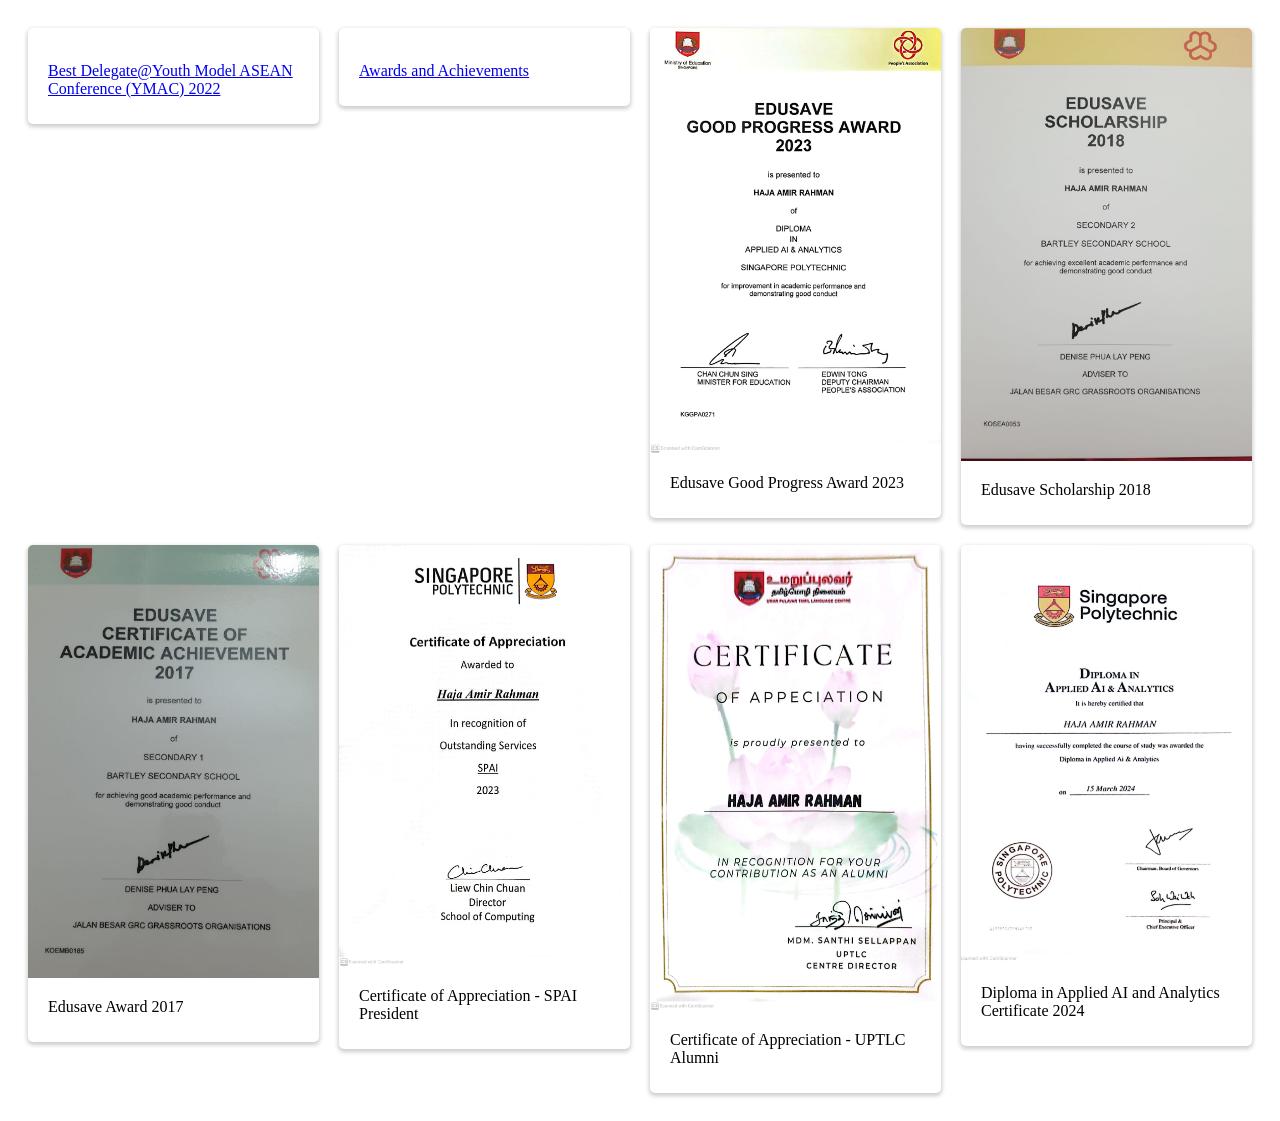
==== assets/gallery.html @ 7c9fe893 "added diploma cert to site" ====
<!DOCTYPE html>
<html lang="en">

<head>
    <meta charset="UTF-8">


    <link rel="apple-touch-icon" type="image/png" href="https://cpwebassets.codepen.io/assets/favicon/apple-touch-icon-5ae1a0698dcc2402e9712f7d01ed509a57814f994c660df9f7a952f3060705ee.png" />

    <meta name="apple-mobile-web-app-title" content="CodePen">

    <link rel="shortcut icon" type="image/x-icon" href="https://cpwebassets.codepen.io/assets/favicon/favicon-aec34940fbc1a6e787974dcd360f2c6b63348d4b1f4e06c77743096d55480f33.ico" />

    <link rel="mask-icon" type="image/x-icon" href="https://cpwebassets.codepen.io/assets/favicon/logo-pin-b4b4269c16397ad2f0f7a01bcdf513a1994f4c94b8af2f191c09eb0d601762b1.svg" color="#111" />




    <title>CodePen - Flexbox Fun 1</title>
    <link rel="canonical" href="https://codepen.io/alexjhill/pen/wJBYYY" />

    <link rel="stylesheet" href="https://cdnjs.cloudflare.com/ajax/libs/normalize/5.0.0/normalize.min.css">



    <style>
        @font-face {
            font-family: Andale Mono;
            src: url('../fonts/andale_mono.ttf');
        }
        
        h1 {
            font-family: Andale Mono, Helvetica, Arial;
        }
        
        #header {
            position: relative;
            float: left;
            width: 100%;
            height: 500px;
            background: #23ba92;
        }
        
        #heading {
            position: absolute;
            bottom: 0;
            font-size: 25px;
            line-height: 100%;
            padding-left: 20px;
            margin: 22.5px 0;
            font-weight: 200;
            color: #fff;
        }
        
        #fixed-header {
            position: relative;
            float: left;
            background: #23ba92;
            width: 100%;
            height: 70px;
            margin-top: -70px;
        }
        
        #fixed-header.scrolled {
            position: fixed;
            margin-top: 0;
            box-shadow: 0 2px 4px 1px rgba(0, 0, 0, 0.2);
        }
        
        #wrapper {
            display: flex;
            flex-wrap: wrap;
            align-items: flex-start;
            box-sizing: border-box;
            width: 100%;
            background: #fdfdfd00;
            padding: 10px;
        }
        
        .card {
            background: #fff;
            box-shadow: 0 2px 4px 1px rgba(0, 0, 0, 0.2);
            border-radius: 5px;
            width: 250px;
            flex-grow: 4;
            margin: 10px;
        }
        
        .card img {
            width: 100%;
            border-radius: 5px 5px 0 0;
        }
        
        .card p {
            padding: 0 20px 10px 20px;
        }
        
        body {
            background-color: #ffffff00;
        }
    </style>

    <script>
        window.console = window.console || function(t) {};
    </script>



</head>

<body translate="no">


    <div id="wrapper">
        <div class="card">
            <img src="https://www.sp.edu.sg/images/default-source/ymac/aboutsre/ymac_colour2_resized.png?size=600" alt="">
            <p> 
                <a href="https://drive.google.com/file/d/1EONZBngjc-X5yi7AFAYRDMHoiFhC-uG3/view" target="_blank">Best Delegate@Youth Model ASEAN Conference (YMAC) 2022</a>
            </p>
           
        </div>
        <div class="card">
            <img src="https://imgs.search.brave.com/5dYx1Xh2Rtl8HTHwczLswkwibCQjNhjP-VmAR1QuHDM/rs:fit:687:225:1/g:ce/aHR0cHM6Ly90c2Uz/Lm1tLmJpbmcubmV0/L3RoP2lkPU9JUC5q/WFFhSlExamY2M0tt/SFZVY2pYdDFBSGFG/SCZwaWQ9QXBp" alt="">
            <p>
                <a href="https://drive.google.com/drive/folders/1aVmwMbrD71sDLjDquS9QPGD6tE4Ib8VG?usp=sharing" target="_blank">Awards and Achievements</a>
            </p>
        </div>
        <div class="card">
            <img src="img/Edusave Good Progress Award 2023.jpg" alt="">
            <p>Edusave Good Progress Award 2023</p>
        </div>
        <div class="card">
            <img src="img/Edusave scholarship.jpeg" alt="">
            <p>Edusave Scholarship 2018</p>
        </div>
        <div class="card">
            <img src="img/Edusave Award.jpeg" alt="">
            <p>Edusave Award 2017</p>
        </div>
        <div class="card">
            <img src="img/Certificate of Appreciation - SPAI President.jpg" alt="">
            <p>Certificate of Appreciation - SPAI President</p>
        </div>
        <div class="card">
            <img src="img/Certificate of Appreciation - UPTLC Alumni.jpg" alt="">
            <p>Certificate of Appreciation - UPTLC Alumni</p>
        </div>
        <div class="card">
            <img src="img/diplomacert.jpg" alt="">
            <p>Diploma in Applied AI and Analytics Certificate 2024</p>
        </div>
        <!-- <div class="card">
            <img src="img/adss_silver.JPG" alt="">
            <p>STEM inc Young Engineer (Silver)</p>
        </div>
        <div class="card">
            <img src="img/adss_stem.JPG" alt="">
            <p>Youth Innovation Challenge: Certificate of Participation</p>
        </div>

        <div class="card">
            <img src="img/ite_7habits.JPG" alt="">
            <p>ITE 7 Habits of Effective Youths: Certificate of Completion</p>
        </div>
        <div class="card">
            <img src="img/ite_achievement.JPG" alt="">
            <p>Edusave Certificate of Academic 2019</p>
        </div>
        <div class="card">
            <img src="img/itecertnational.jpg" alt="">
            <p>LBKM Academic Excellence Award 2020: Outstanding Performance during first year</p>
        </div>
        <div class="card">
            <img src="img/unascert.JPG" alt="">
            <p>UNAS 2017: Certificate of Participation</p>
        </div>
        <div class="card">
            <img src="img/ite-dlist.jpeg" alt="">
            <p>Director's List for Academic Year 2019</p>
        </div> -->



    </div>

    <script src="https://cpwebassets.codepen.io/assets/common/stopExecutionOnTimeout-2c7831bb44f98c1391d6a4ffda0e1fd302503391ca806e7fcc7b9b87197aec26.js"></script>

    <script src='https://cdnjs.cloudflare.com/ajax/libs/jquery/3.1.1/jquery.min.js'></script>
    <script id="rendered-js">
        $(window).on("load scroll", function() {
            var fromTopPx = 430; // distance to trigger
            var yPos = $(window).scrollTop();

            var fontSize = 25;

            var a = fontSize + (430 - yPos) * 0.08;

            if (yPos < fromTopPx) {
                $('#fixed-header').removeClass('scrolled');
                $('#heading').css("font-size", a);
            } else {
                $('#fixed-header').addClass('scrolled');
                $('#heading').css("font-size", fontSize);
            }
        });
        //# sourceURL=pen.js
    </script>


</body>

</html>
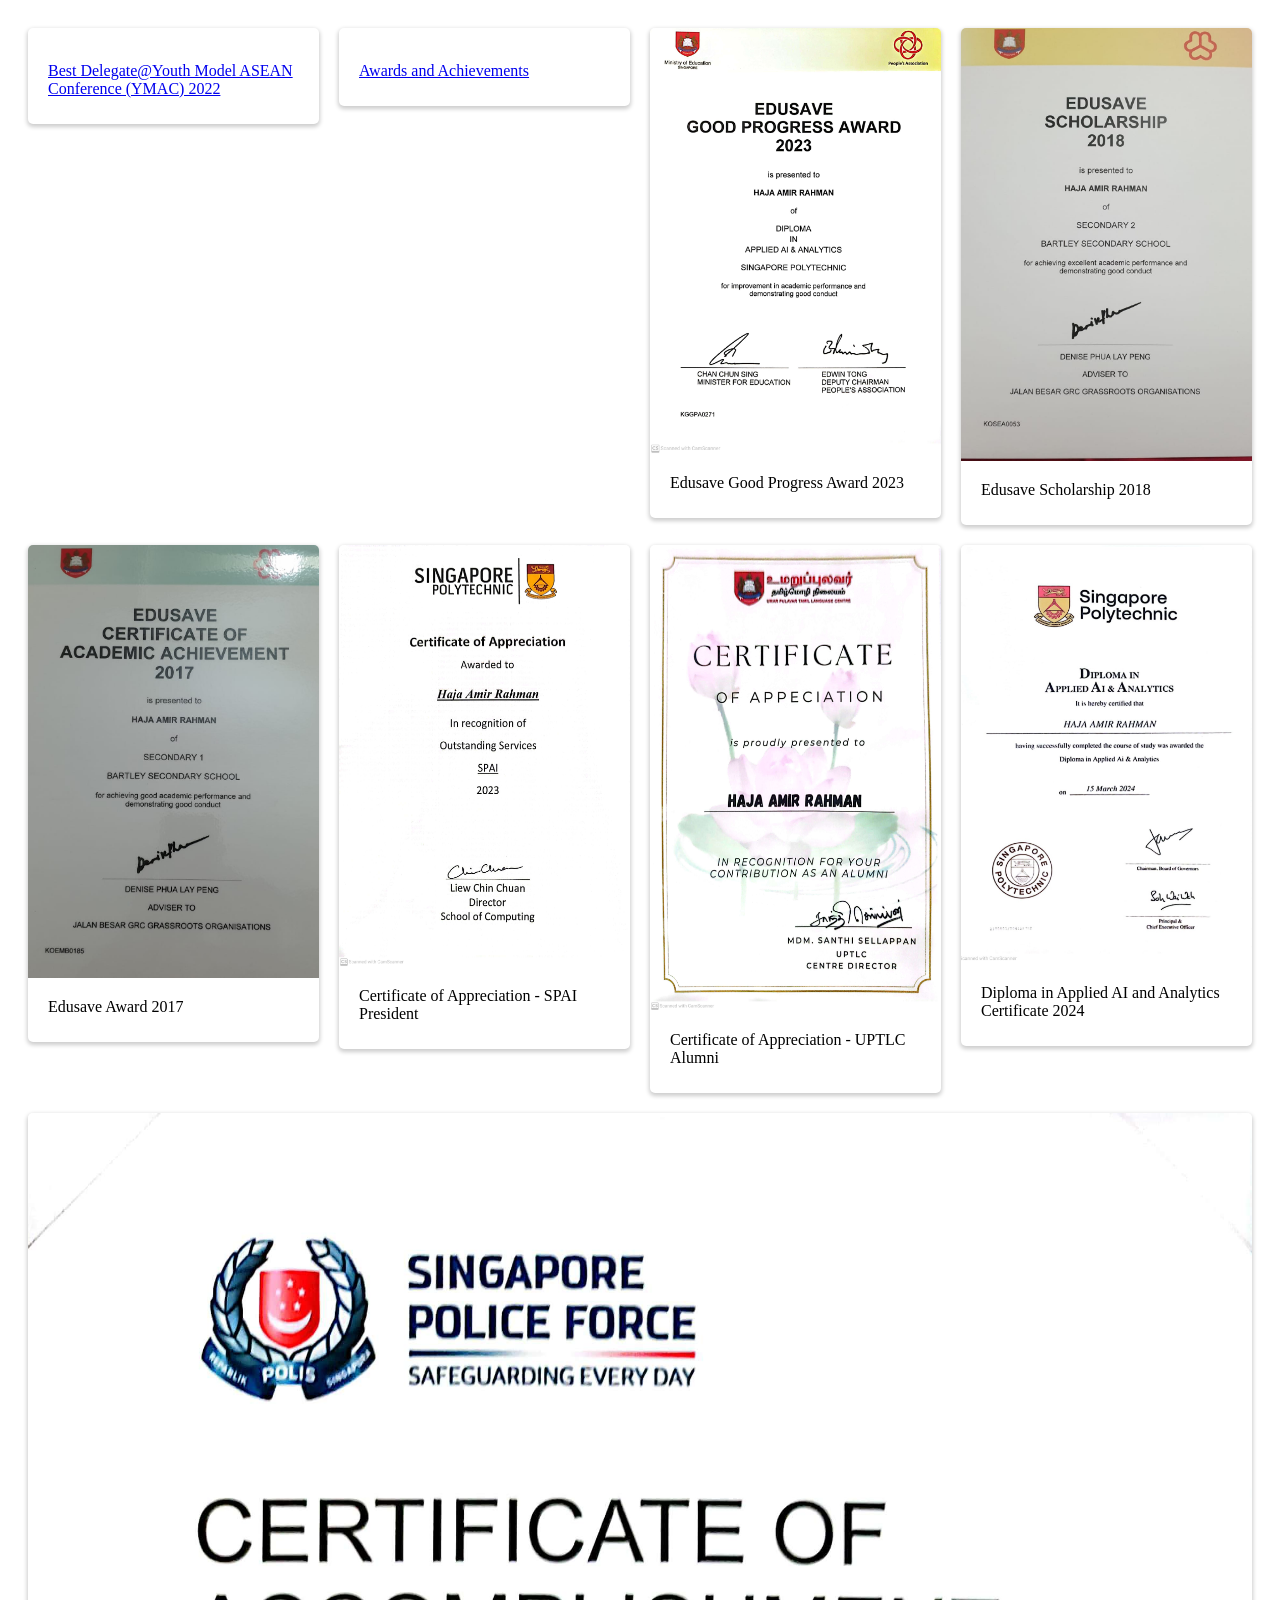
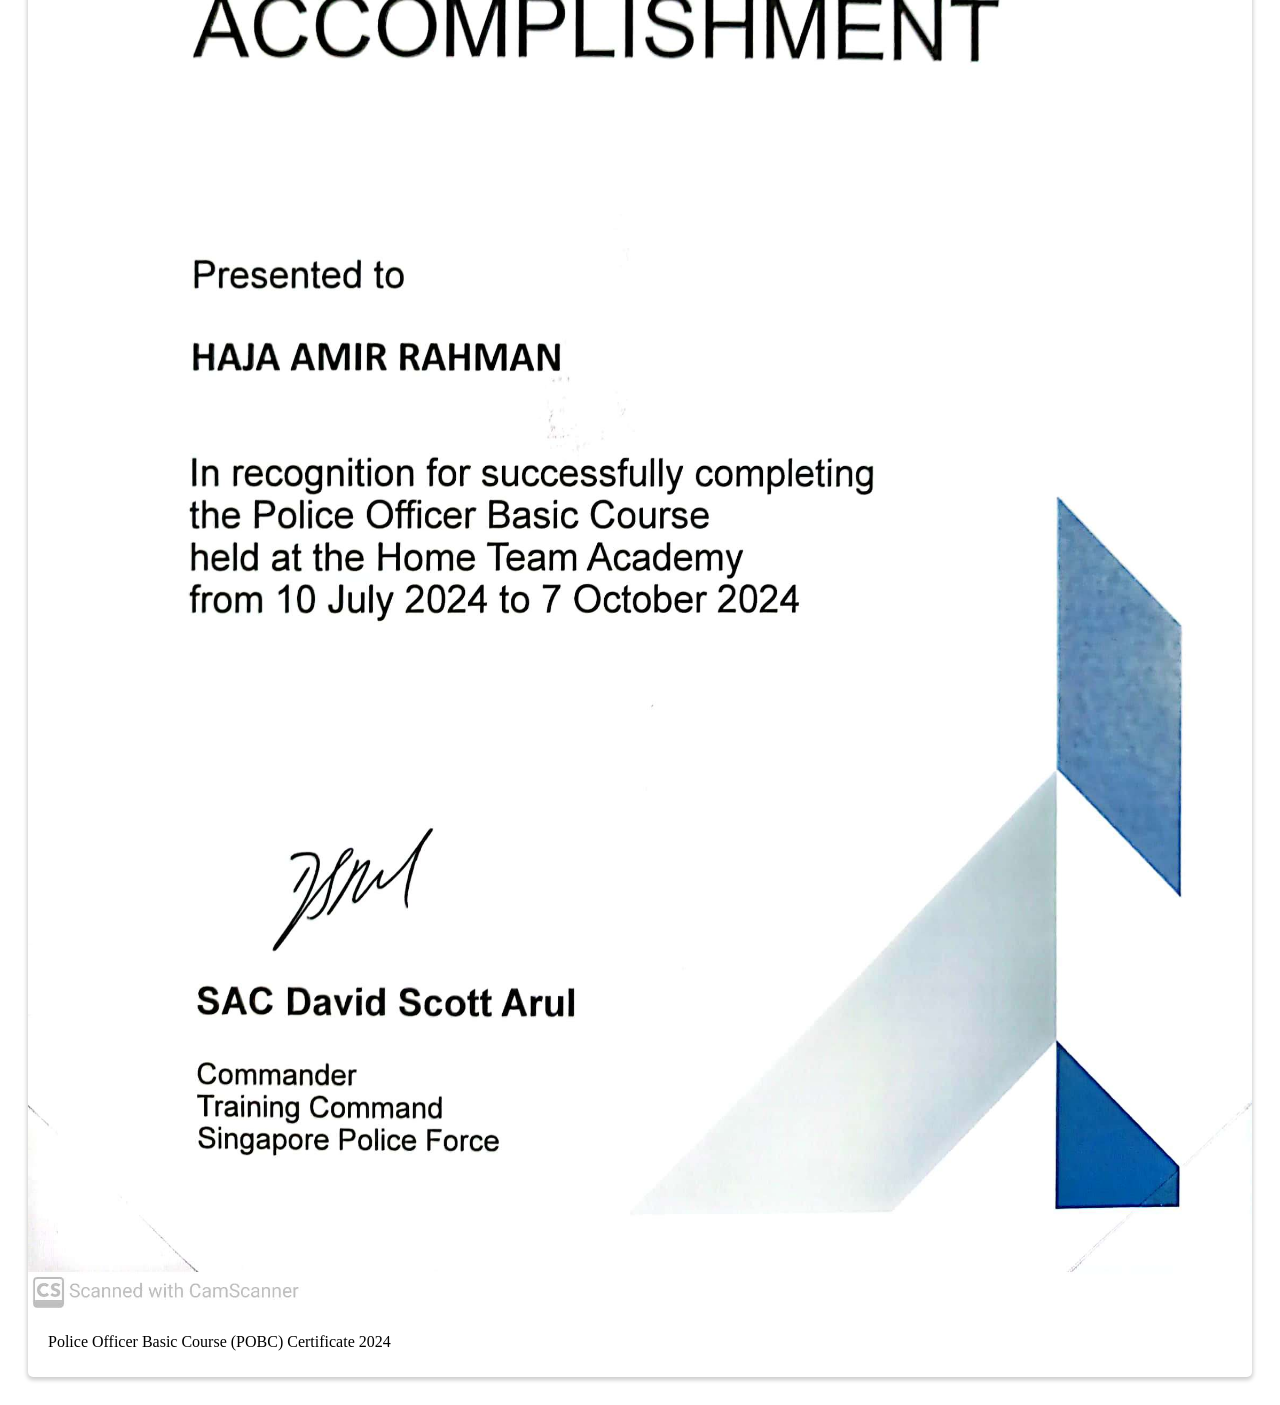
==== commit 5247a037: "updated website with testimonials and POBC content" ====
--- a/assets/gallery.html
+++ b/assets/gallery.html
@@ -149,11 +149,11 @@
             <img src="img/diplomacert.jpg" alt="">
             <p>Diploma in Applied AI and Analytics Certificate 2024</p>
         </div>
+        <div class="card">
+            <img src="img/POBC Certificate.jpg" alt="">
+            <p>Police Officer Basic Course (POBC) Certificate 2024</p>
+        </div>
         <!-- <div class="card">
-            <img src="img/adss_silver.JPG" alt="">
-            <p>STEM inc Young Engineer (Silver)</p>
-        </div>
-        <div class="card">
             <img src="img/adss_stem.JPG" alt="">
             <p>Youth Innovation Challenge: Certificate of Participation</p>
         </div>
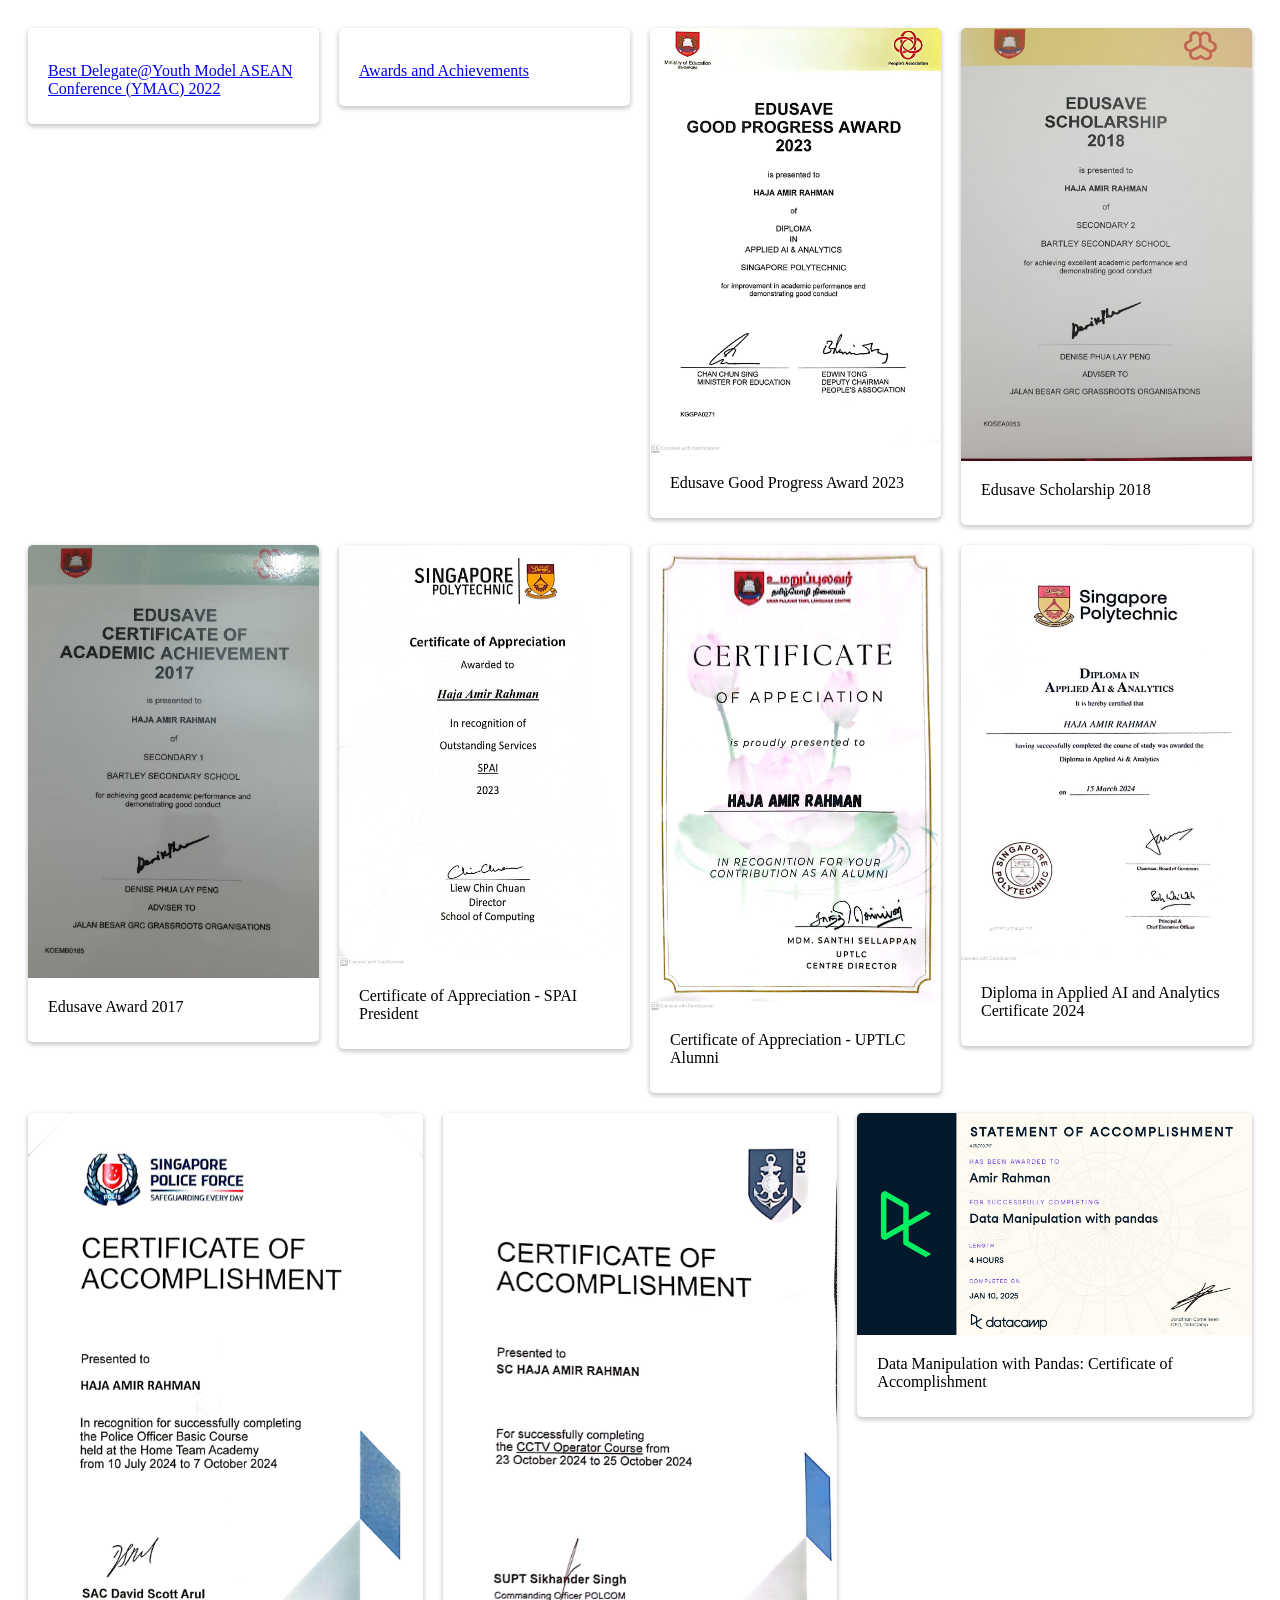
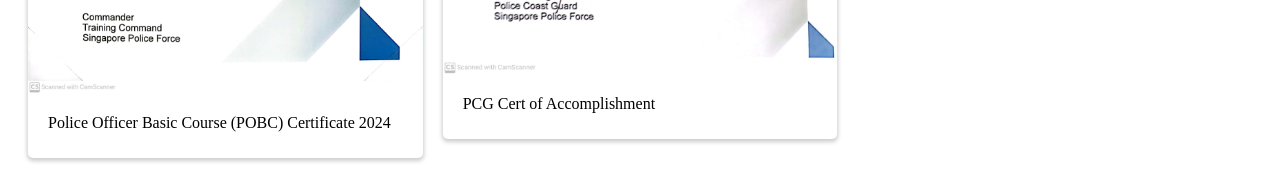
==== commit 17a739da: "updated with research papers section" ====
--- a/assets/gallery.html
+++ b/assets/gallery.html
@@ -153,16 +153,16 @@
             <img src="img/POBC Certificate.jpg" alt="">
             <p>Police Officer Basic Course (POBC) Certificate 2024</p>
         </div>
+        <div class="card">
+            <img src="img/pcgcert.jpg" alt="">
+            <p>PCG Cert of Accomplishment</p>
+        </div>
+
+        <div class="card">
+            <img src="img/Datamanipulationwithpandas.jpg" alt="">
+            <p>Data Manipulation with Pandas: Certificate of Accomplishment</p>
+        </div>
         <!-- <div class="card">
-            <img src="img/adss_stem.JPG" alt="">
-            <p>Youth Innovation Challenge: Certificate of Participation</p>
-        </div>
-
-        <div class="card">
-            <img src="img/ite_7habits.JPG" alt="">
-            <p>ITE 7 Habits of Effective Youths: Certificate of Completion</p>
-        </div>
-        <div class="card">
             <img src="img/ite_achievement.JPG" alt="">
             <p>Edusave Certificate of Academic 2019</p>
         </div>
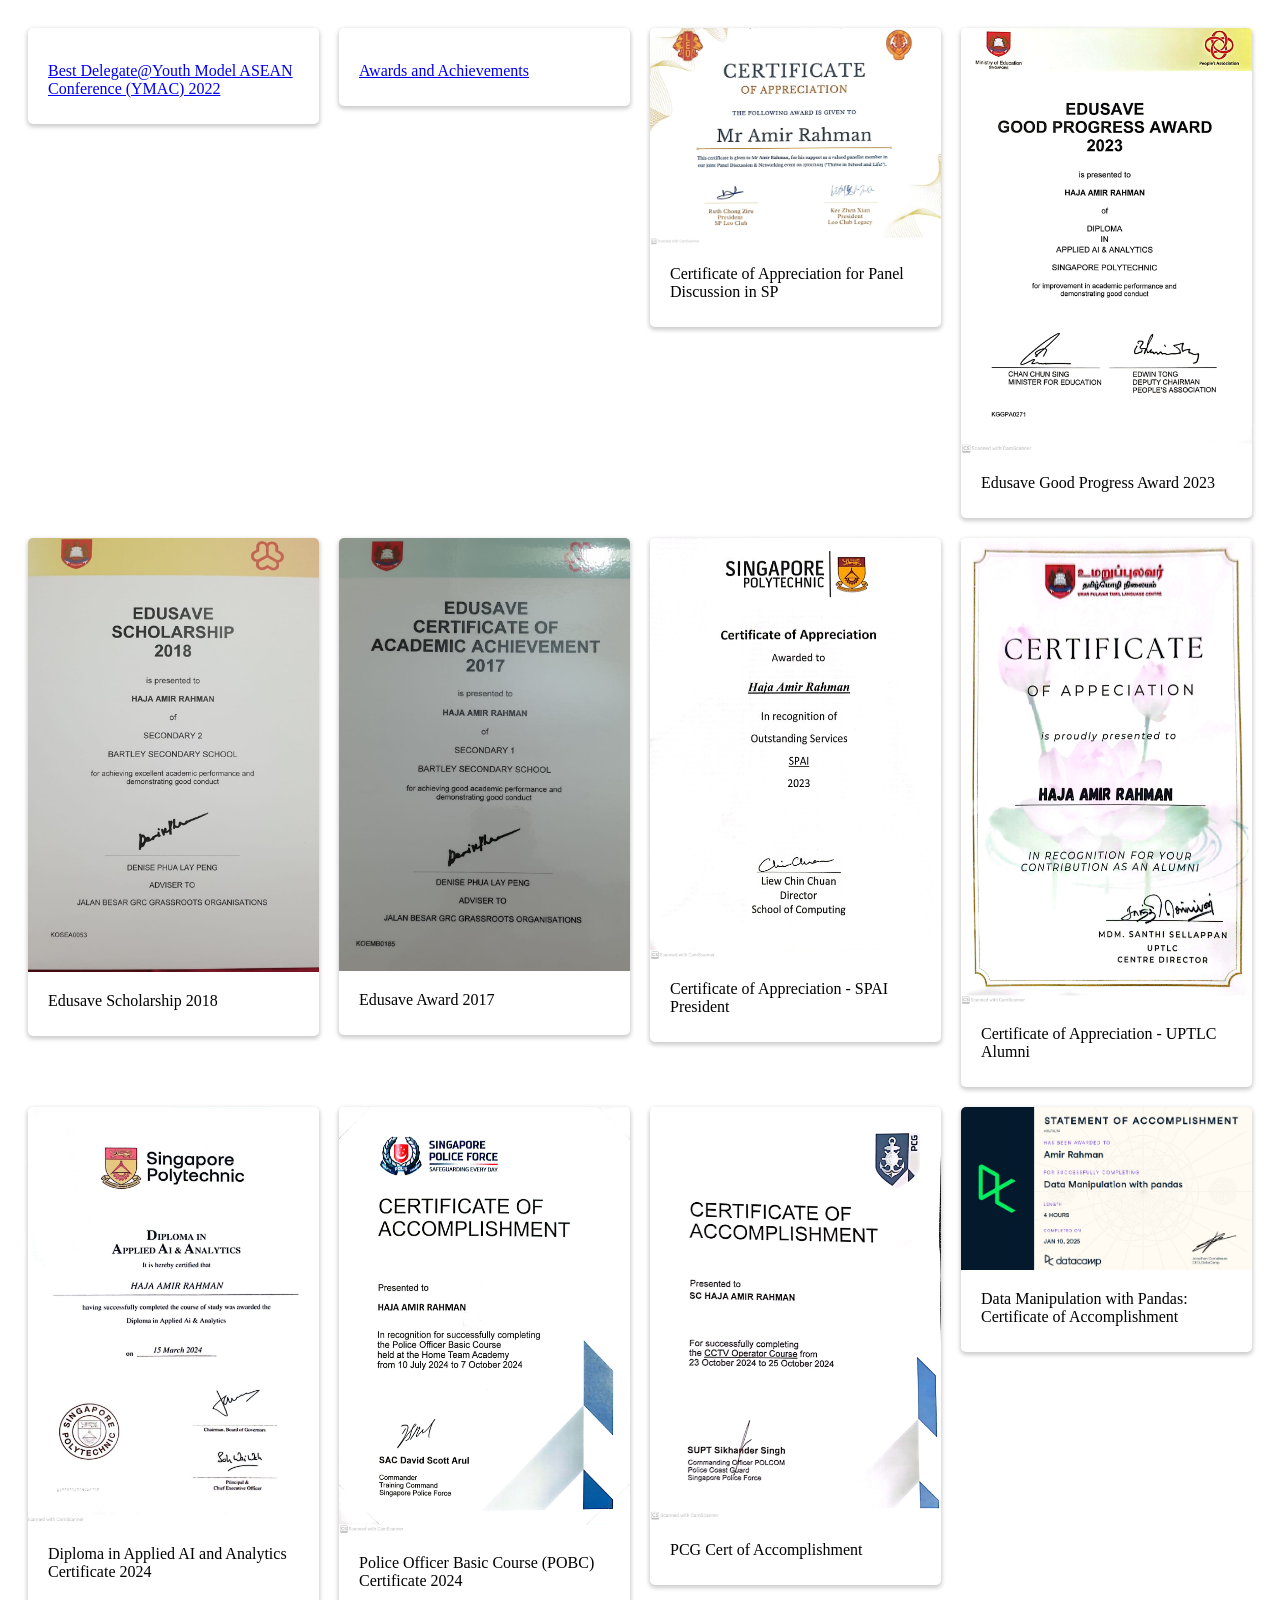
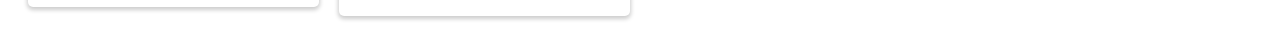
==== commit 47b5b0e9: "updated music code and panel appreciation cert" ====
--- a/assets/gallery.html
+++ b/assets/gallery.html
@@ -125,6 +125,10 @@
                 <a href="https://drive.google.com/drive/folders/1aVmwMbrD71sDLjDquS9QPGD6tE4Ib8VG?usp=sharing" target="_blank">Awards and Achievements</a>
             </p>
         </div>
+        <div class="card">
+          <img src="img/PanelAppreciation.jpg" alt="">
+          <p>Certificate of Appreciation for Panel Discussion in SP</p>
+      </div>
         <div class="card">
             <img src="img/Edusave Good Progress Award 2023.jpg" alt="">
             <p>Edusave Good Progress Award 2023</p>
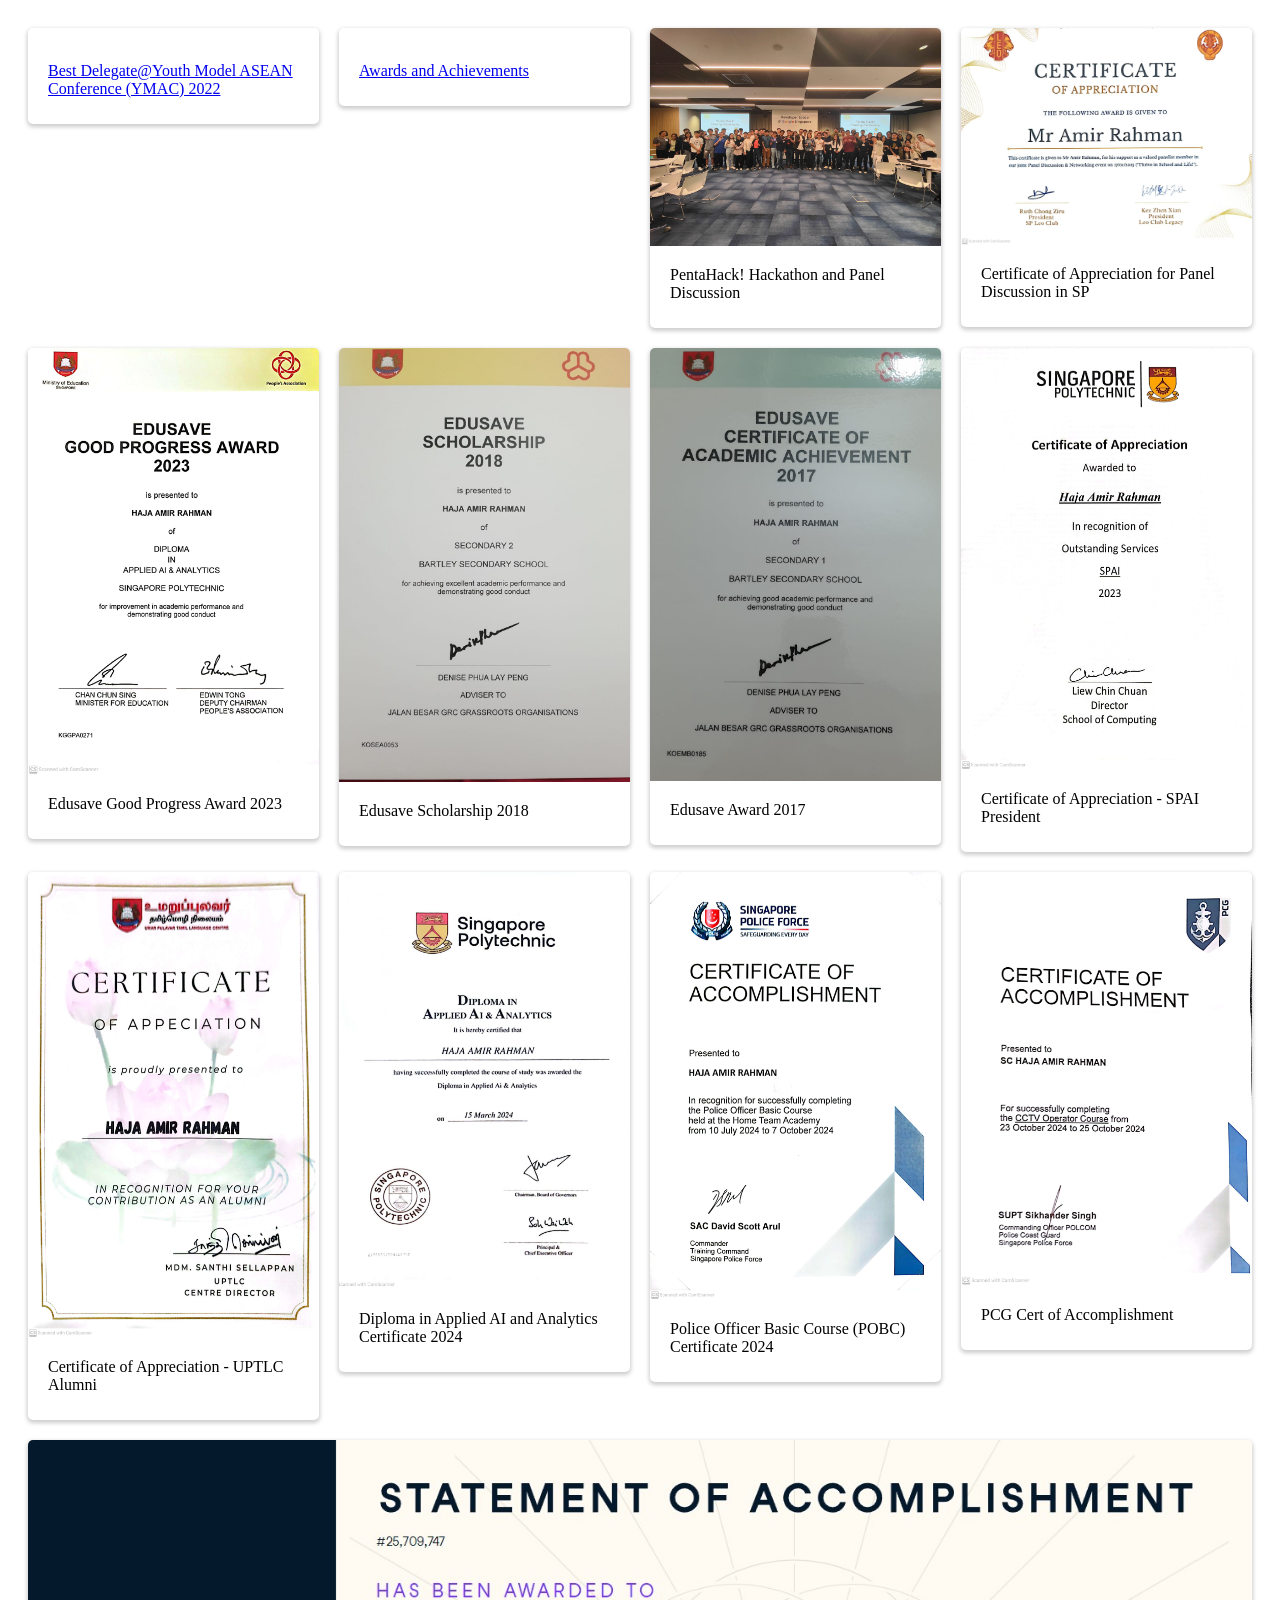
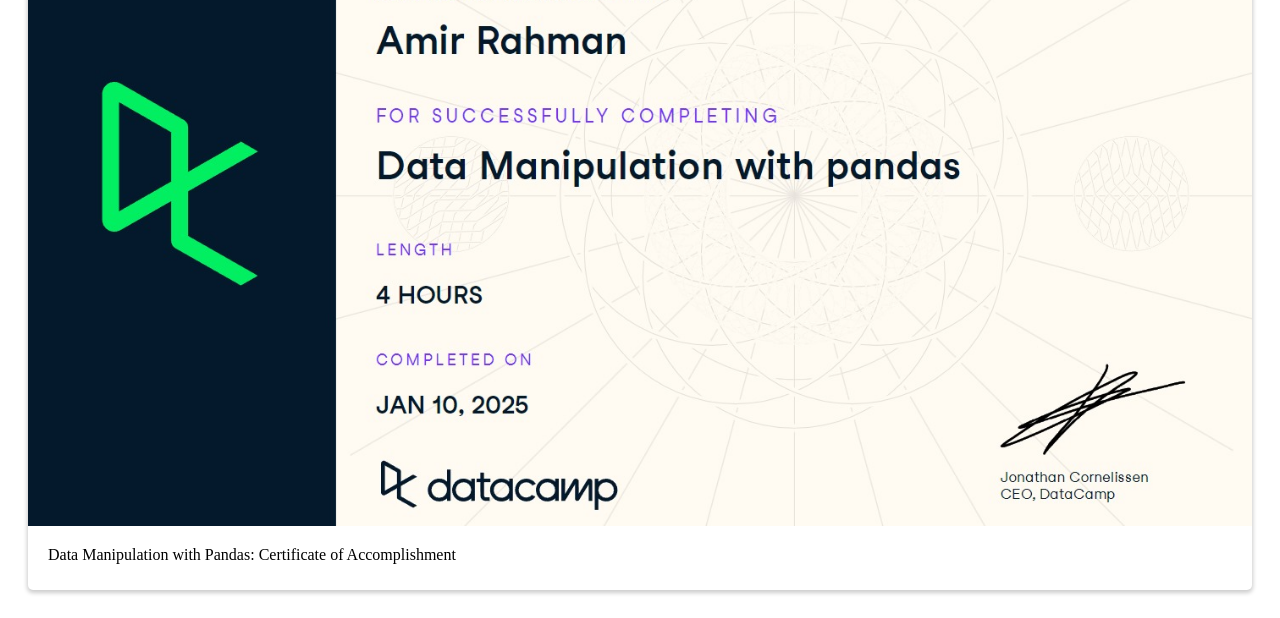
==== commit 282ec94e: "updated awards" ====
--- a/assets/gallery.html
+++ b/assets/gallery.html
@@ -125,6 +125,11 @@
                 <a href="https://drive.google.com/drive/folders/1aVmwMbrD71sDLjDquS9QPGD6tE4Ib8VG?usp=sharing" target="_blank">Awards and Achievements</a>
             </p>
         </div>
+
+        <div class="card">
+            <img src="img/IMG20230411165752.jpg" alt="">
+            <p>PentaHack! Hackathon and Panel Discussion</p>
+        </div>
         <div class="card">
           <img src="img/PanelAppreciation.jpg" alt="">
           <p>Certificate of Appreciation for Panel Discussion in SP</p>
@@ -166,11 +171,8 @@
             <img src="img/Datamanipulationwithpandas.jpg" alt="">
             <p>Data Manipulation with Pandas: Certificate of Accomplishment</p>
         </div>
+
         <!-- <div class="card">
-            <img src="img/ite_achievement.JPG" alt="">
-            <p>Edusave Certificate of Academic 2019</p>
-        </div>
-        <div class="card">
             <img src="img/itecertnational.jpg" alt="">
             <p>LBKM Academic Excellence Award 2020: Outstanding Performance during first year</p>
         </div>
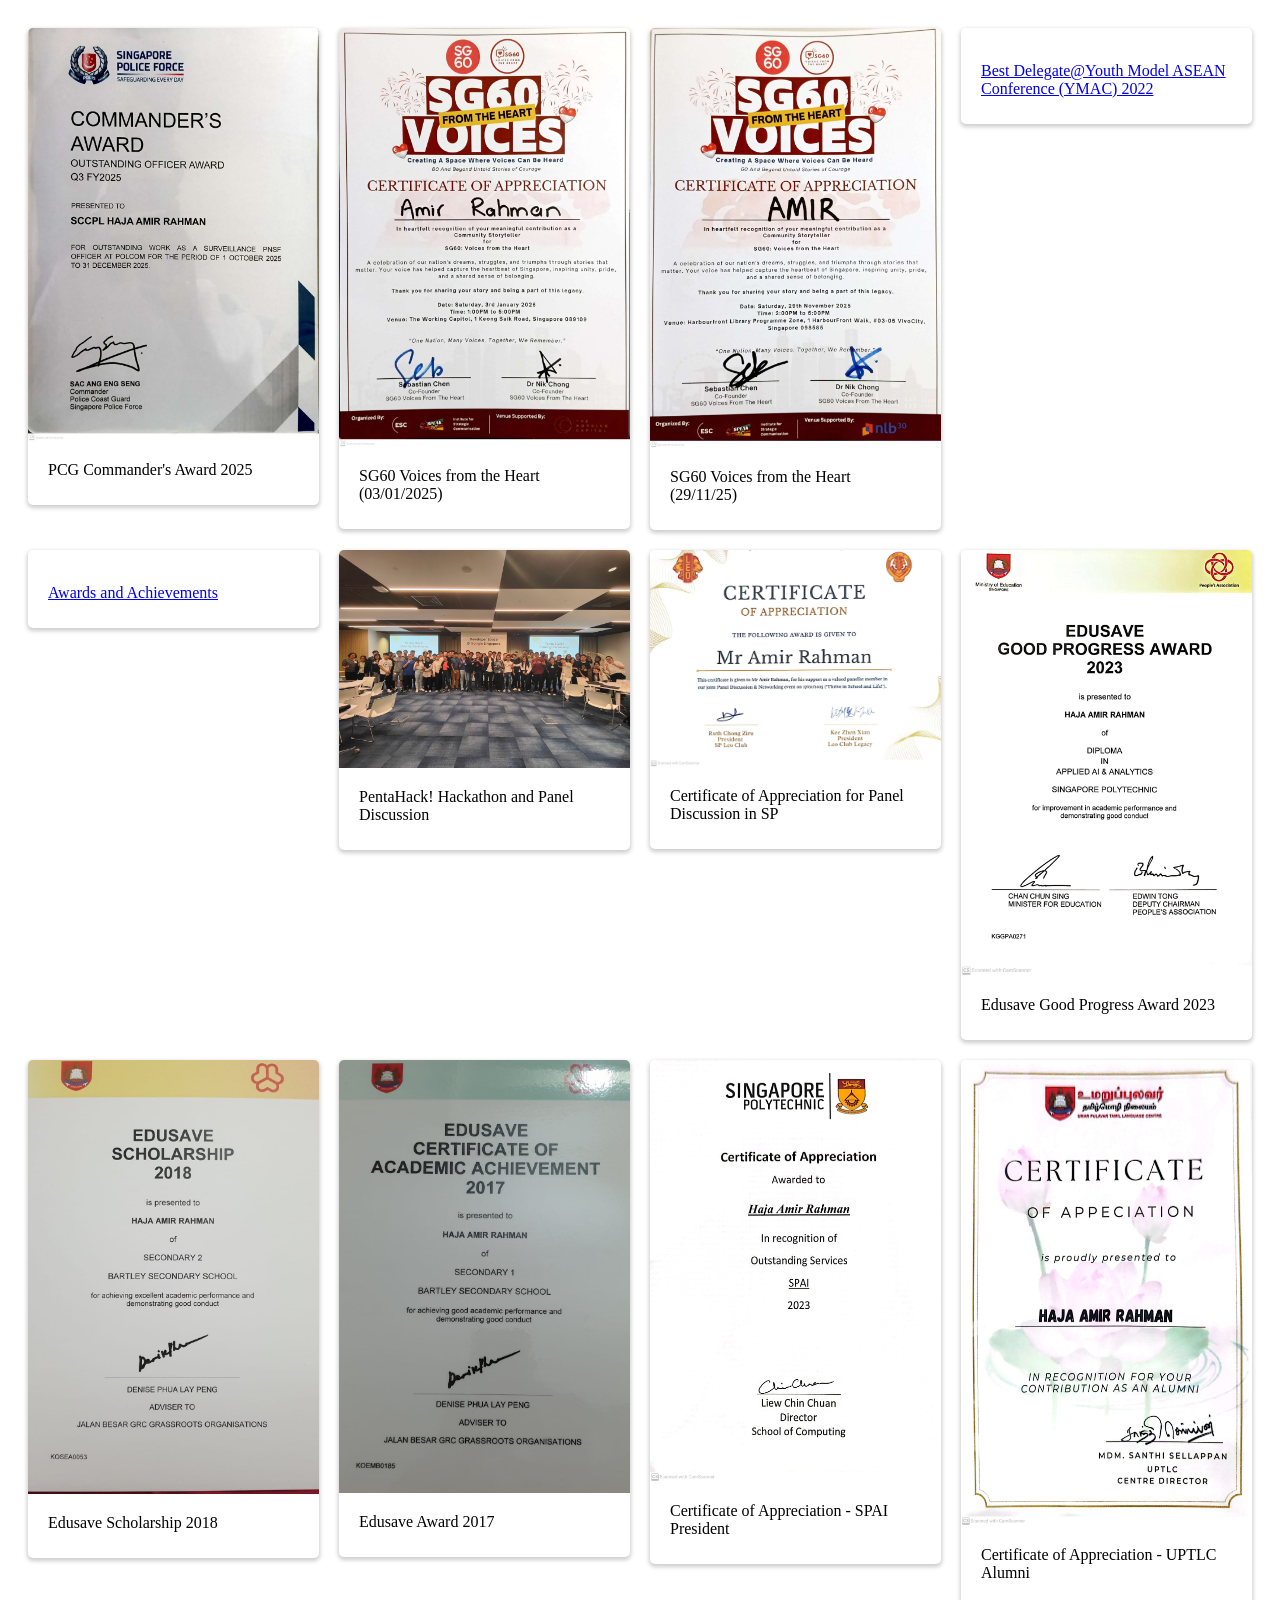
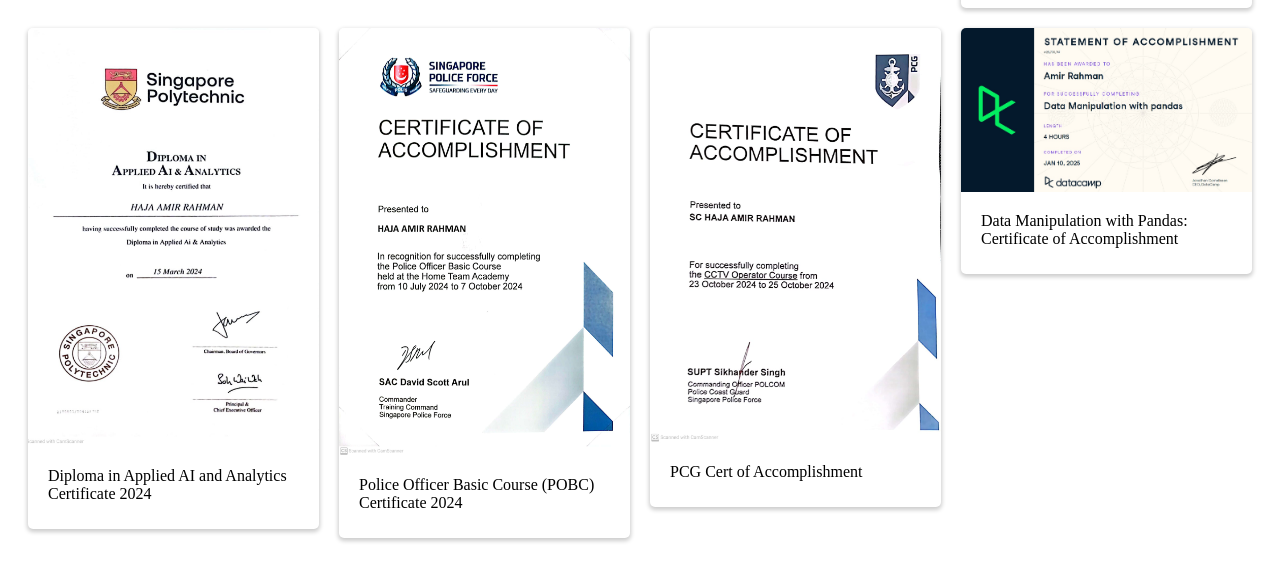
==== commit a780cfd0: "updated awards" ====
--- a/assets/gallery.html
+++ b/assets/gallery.html
@@ -112,6 +112,31 @@
 
 
     <div id="wrapper">
+
+        <div class="card">
+            <img src="img/cmdraward.jpeg" alt="">
+            <p> 
+                PCG Commander's Award 2025
+            </p>
+           
+        </div>
+
+        <div class="card">
+            <img src="img/sg60 0301.jpeg" alt="">
+            <p> 
+                SG60 Voices from the Heart (03/01/2025)
+            </p>
+           
+        </div>
+
+        <div class="card">
+            <img src="img/sg60 2911.jpeg" alt="">
+            <p> 
+                SG60 Voices from the Heart (29/11/25)
+            </p>
+           
+        </div>
+
         <div class="card">
             <img src="https://www.sp.edu.sg/images/default-source/ymac/aboutsre/ymac_colour2_resized.png?size=600" alt="">
             <p> 
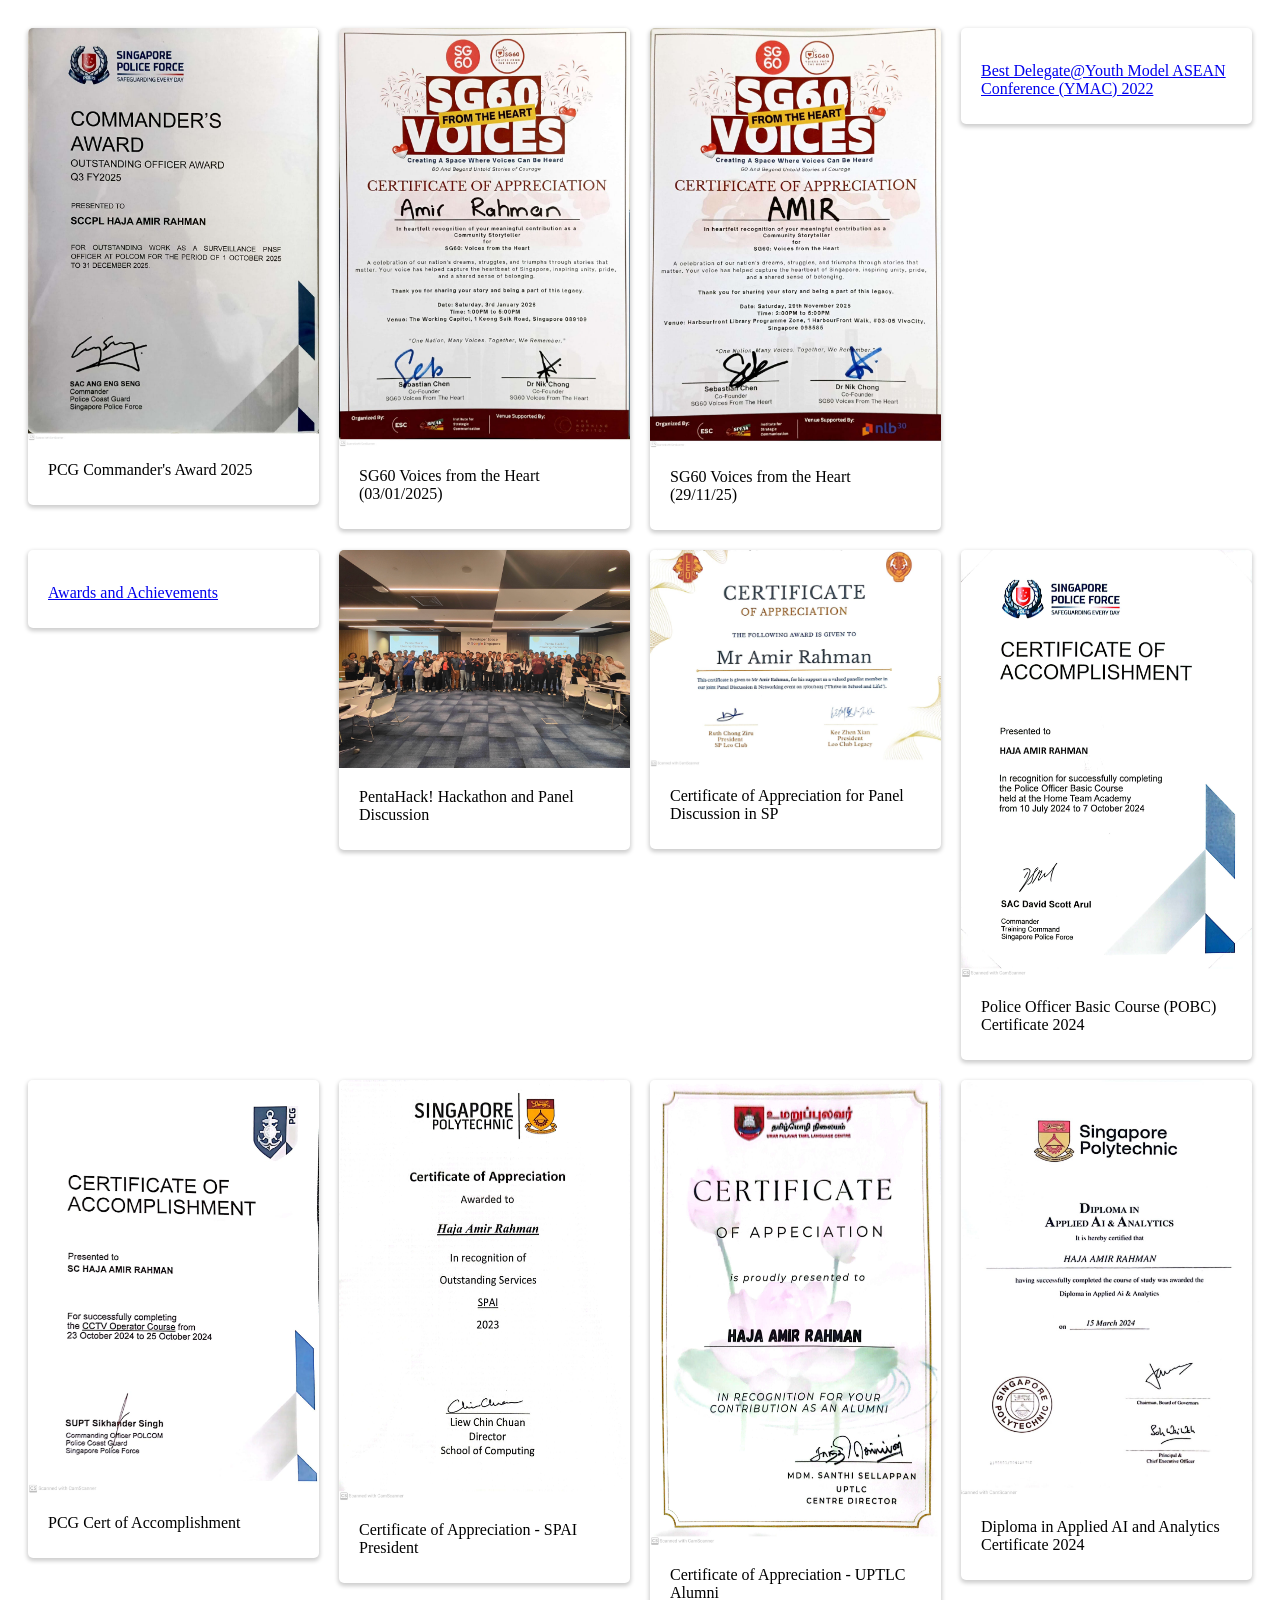
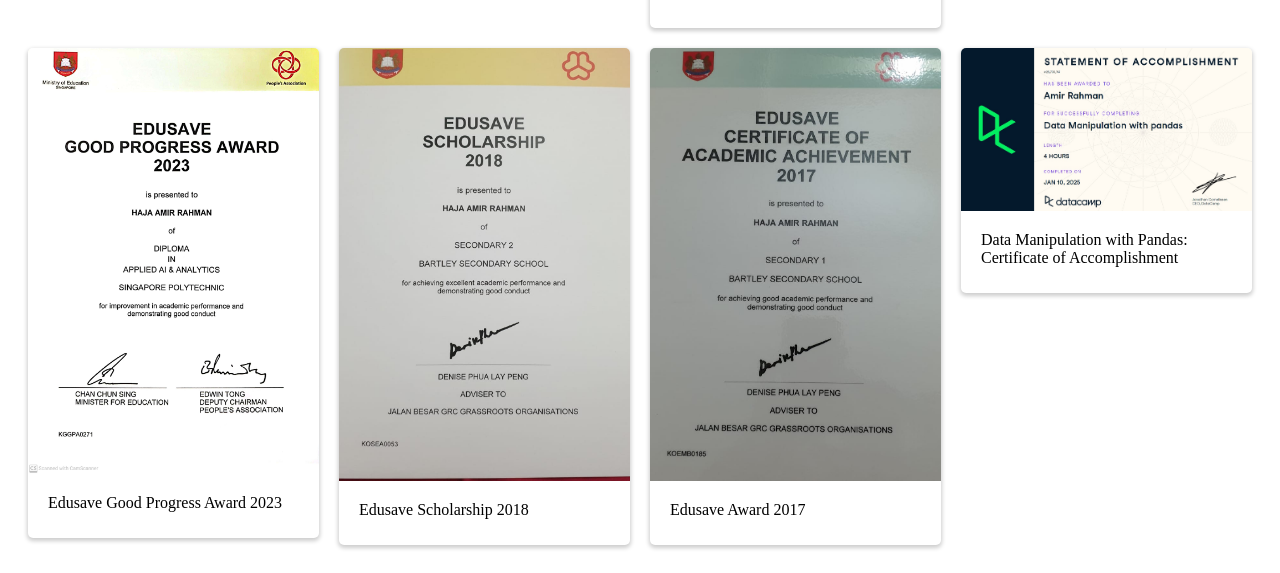
==== commit bac8eaa7: "updated order of awards" ====
--- a/assets/gallery.html
+++ b/assets/gallery.html
@@ -159,6 +159,29 @@
           <img src="img/PanelAppreciation.jpg" alt="">
           <p>Certificate of Appreciation for Panel Discussion in SP</p>
       </div>
+
+         <div class="card">
+            <img src="img/POBC Certificate.jpg" alt="">
+            <p>Police Officer Basic Course (POBC) Certificate 2024</p>
+        </div>
+        <div class="card">
+            <img src="img/pcgcert.jpg" alt="">
+            <p>PCG Cert of Accomplishment</p>
+        </div>
+
+      <div class="card">  
+            <img src="img/Certificate of Appreciation - SPAI President.jpg" alt="">
+            <p>Certificate of Appreciation - SPAI President</p>
+        </div>
+        <div class="card">
+            <img src="img/Certificate of Appreciation - UPTLC Alumni.jpg" alt="">
+            <p>Certificate of Appreciation - UPTLC Alumni</p>
+        </div>
+        <div class="card">
+            <img src="img/diplomacert.jpg" alt="">
+            <p>Diploma in Applied AI and Analytics Certificate 2024</p>
+        </div>
+     
         <div class="card">
             <img src="img/Edusave Good Progress Award 2023.jpg" alt="">
             <p>Edusave Good Progress Award 2023</p>
@@ -171,26 +194,7 @@
             <img src="img/Edusave Award.jpeg" alt="">
             <p>Edusave Award 2017</p>
         </div>
-        <div class="card">
-            <img src="img/Certificate of Appreciation - SPAI President.jpg" alt="">
-            <p>Certificate of Appreciation - SPAI President</p>
-        </div>
-        <div class="card">
-            <img src="img/Certificate of Appreciation - UPTLC Alumni.jpg" alt="">
-            <p>Certificate of Appreciation - UPTLC Alumni</p>
-        </div>
-        <div class="card">
-            <img src="img/diplomacert.jpg" alt="">
-            <p>Diploma in Applied AI and Analytics Certificate 2024</p>
-        </div>
-        <div class="card">
-            <img src="img/POBC Certificate.jpg" alt="">
-            <p>Police Officer Basic Course (POBC) Certificate 2024</p>
-        </div>
-        <div class="card">
-            <img src="img/pcgcert.jpg" alt="">
-            <p>PCG Cert of Accomplishment</p>
-        </div>
+
 
         <div class="card">
             <img src="img/Datamanipulationwithpandas.jpg" alt="">
